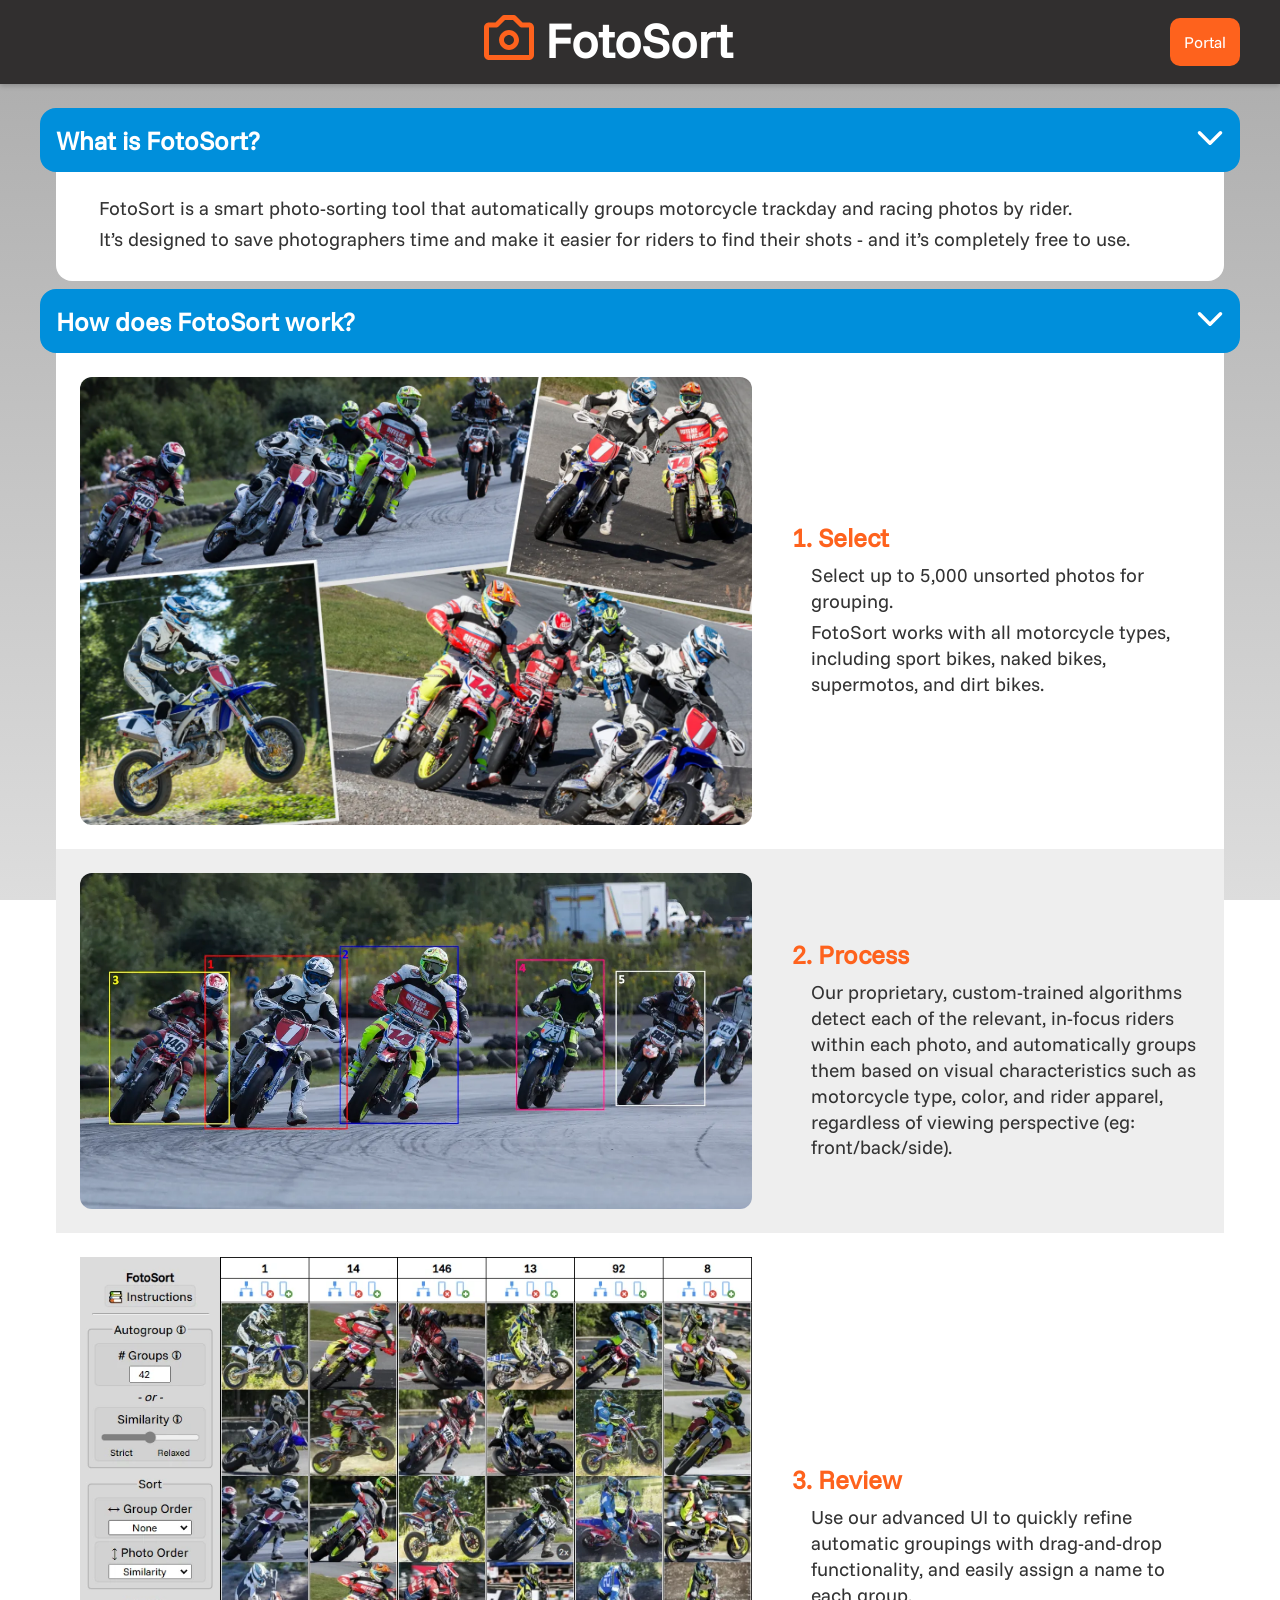
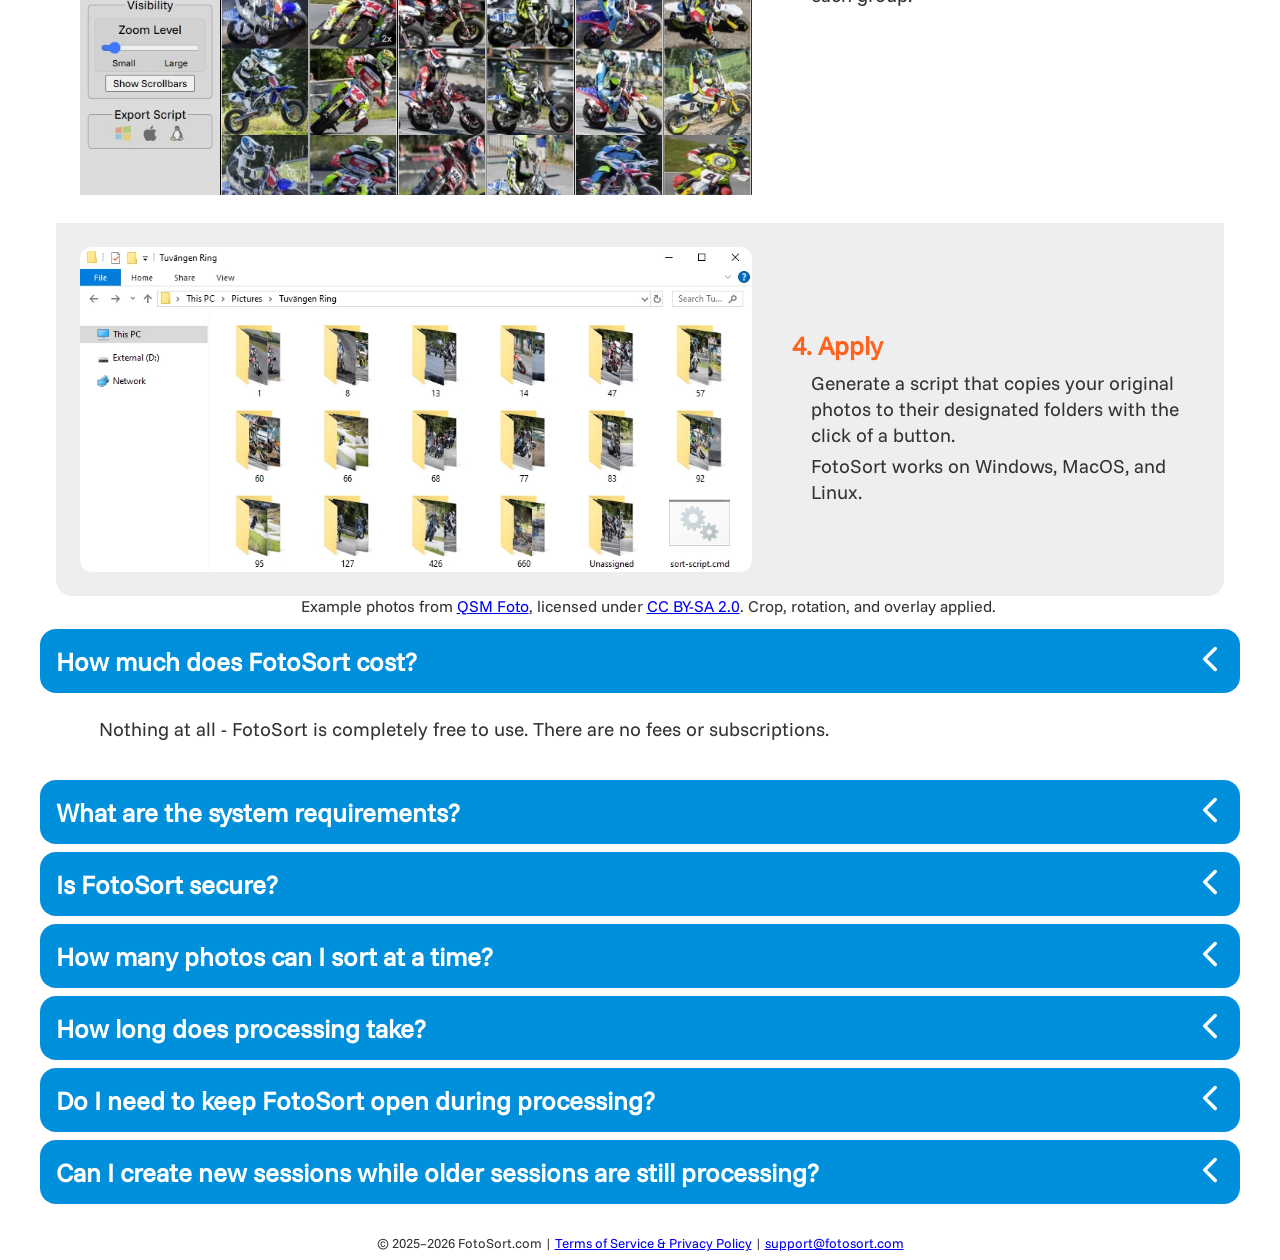
==== index.html @ 6e85f4d4 "cleanup css" ====
<!doctype html>
<html lang="en">

<head>
  <meta charset="utf-8">
  <meta name="viewport" content="width=device-width, initial-scale=1">
  <meta name="description" content="Frequently Asked Questions for FotoSort">
  <title>FotoSort - Free Automatic Motorcycle Photo Sorter</title>
  <link rel="icon" href="favicon.ico" type="image/x-icon">
  <script src="https://cdn.auth0.com/js/auth0-spa-js/2.0/auth0-spa-js.production.js"></script>

  <style>
    @font-face {
      font-family: "FunnelSans";
      src: url("fonts/FunnelSans-Regular.ttf");
    }

    * {
      font-family: "FunnelSans", sans-serif;
    }

    html {
      overflow-y: scroll;
    }

    body {
      margin: 0;
      color: #333;
      background-image: linear-gradient(to bottom, #AAA, #DDD);
      background-attachment: fixed;
    }

    main {
      padding: 100px 25px 20px 25px;
    }

    .container {
      max-width: 1200px;
      margin: auto;
    }

    p {
      margin-top: 0em;
      margin-bottom: 0.25em;
      margin-left: 1em;
      line-height: 1.35;
    }

    footer {
      margin: 8px;
      text-align: center;
    }

    header {
      position: fixed;
      width: 100%;
      background-color: #312F2F;
      padding: 10px 0;
      box-shadow: 0 2px 5px rgba(0, 0, 0, 0.2);
      z-index: 1000;
    }

    header .container {
      padding: 0 25px;
      display: flex;
      align-items: center;
      justify-content: space-between;
    }

    div.logo {
      flex: 1;
      text-align: center;
    }

    div.logo a {
      color: white;
      font-size: 48px;
      display: inline-flex;
      align-items: center;
      text-decoration: none;
      gap: 6px;
    }

    button {
      padding: 14px;
      color: white;
      border: none;
      border-radius: 10px;
      cursor: pointer;
      font-size: 1rem;
      transition: 0.3s;
    }

    button.orange {
      background-color: #FE621D;
    }

    button.orange:hover {
      background-color: #E4581A;
    }

    .section {
      padding: 1.5rem;
      text-align: left;
    }

    .section.question {
      display: flex;
      justify-content: space-between;
      background-color: #008FDB;
      color: white;
      padding: 1rem;
      margin-top: 8px;
      cursor: pointer;
      transition: 0.2s ease-in-out;
      border-radius: 16px;
    }

    .section.answer:last-of-type {
      border-radius: 0 0 16px 16px;
    }

    .section.question:hover {
      background-color: #007FC4; 
    }

    .section.answer:nth-child(odd) {
      background-color: #FFF;
    }

    .section.answer:nth-child(even) {
      background-color: #EEE;
    }

    .section h1 {
      font-size: 1.6rem;
      margin: 0;
    }

    .section p {
      font-size: 1.2rem;
    }

    .section.with-image {
      display: flex;
      align-items: center;
      gap: 0 40px;  /* 0 when image vertical */
    }

    /* for single images */
    .section.with-image > img {
      width: 60%;
      border-radius: 12px;
    }

    /* for overlapped images */
    .section.with-image > .overlap {
      flex-shrink: 0;
      position: relative;
      width: 60%;
    }
    .section.with-image > .overlap > img {
      width: 100%;
    }
    .section.with-image > .overlap > img:last-child {
      position: absolute;
      left: 0;
    }

    .section.with-image h2 {
      color: #FE621D;
      font-size: 1.6rem;
      margin-bottom: 10px;
    }

    .collapsible {
      max-height: 0;
      overflow: hidden;
      margin: 0 16px 0 16px;
    }

    .collapsible.open {
      max-height: none;
    }

    @media (max-width: 800px) {
      .section.with-image {
        flex-direction: column;
        align-items: center;
      }

      .section.with-image img {
        width: 100%;
      }

      /* for overlapped images */
      .section.with-image > .overlap {
        width: 100%;
      }
    }

    .indicator {
      width: 28px;
      height: 28px;
      flex: 0 0 auto;
      background: url('data:image/svg+xml;utf8,<svg xmlns="http://www.w3.org/2000/svg" viewBox="0 0 16 16"><path stroke="white" stroke-width="1" fill-rule="evenodd" d="M4.646 1.646a.5.5 0 0 1 .708 0l6 6a.5.5 0 0 1 0 .708l-6 6a.5.5 0 0 1-.708-.708L10.293 8 4.646 2.354a.5.5 0 0 1 0-.708"/></svg>') no-repeat center;
      transform: rotate(180deg);
      transition: transform 0.3s ease;
    }

    .question.open .indicator {
      transform: rotate(90deg);
    }
  </style>
</head>

<body>
  <header>
    <div class="container">
      <div class="logo">
        <a href="/">
          <svg xmlns="http://www.w3.org/2000/svg" width="60" height="60" viewBox="0 0 24 24" fill="#FE621D">
            <path d="M12 8c-2.168 0-4 1.832-4 4s1.832 4 4 4 4-1.832 4-4-1.832-4-4-4zm0 6c-1.065 0-2-.935-2-2s.935-2 2-2 2 .935 2 2-.935 2-2 2z" />
            <path d="M20 5h-2.586l-2.707-2.707A.996.996 0 0 0 14 2h-4a.996.996 0 0 0-.707.293L6.586 5H4c-1.103 0-2 .897-2 2v11c0 1.103.897 2 2 2h16c1.103 0 2-.897 2-2V7c0-1.103-.897-2-2-2zM4 18V7h3c.266 0 .52-.105.707-.293L10.414 4h3.172l2.707 2.707A.996.996 0 0 0 17 7h3l.002 11H4z" />
          </svg>
          <strong>FotoSort</strong>
        </a>
      </div>
      <button id="login" class="orange">Portal</button>
    </div>
  </header>

  <main class="container">
    <section class="qna">
      <div class="question section open">
        <h1>What is FotoSort?</h1>
      </div>
      <div class="collapsible open">
        <div class="answer section">
          <p>FotoSort is a smart photo-sorting tool that automatically groups motorcycle trackday and racing photos by rider.</p>
          <p>It’s designed to save photographers time and make it easier for riders to find their shots - and it’s completely free to use.</p>
        </div>
      </div>
    </section>

    <section class="qna">
      <div class="question section open">
        <h1>How does FotoSort work?</h1>
      </div>
      <div class="collapsible open">
        <div class="answer section with-image">
          <img src="images/step1.webp">
          <div>
            <h2>1. Select</h2>
            <p>Select up to 5,000 unsorted photos for grouping.</p>
            <p>FotoSort works with all motorcycle types, including sport bikes, naked bikes, supermotos, and
              dirt bikes.</p>
          </div>
        </div>

        <div class="answer section with-image">
          <img src="images/step2.webp">
          <div>
            <h2>2. Process</h2>
            <p>Our proprietary, custom-trained algorithms detect each of the relevant, in-focus
              riders within each photo, and automatically groups them based on visual characteristics such as
              motorcycle type, color, and rider apparel, regardless of viewing perspective (eg: front/back/side).</p>
          </div>
        </div>

        <div class="answer section with-image">
          <div class="overlap"><img src="images/step3-menu.webp"><img src="images/step3-groups.webp"></div>
          <div>
            <h2>3. Review</h2>
            <p>Use our advanced UI to quickly refine automatic groupings with drag-and-drop functionality, and
              easily assign a name to each group.</p>
          </div>
        </div>

        <div class="answer section with-image">
          <img src="images/step4.webp">
          <div>
            <h2>4. Apply</h2>
            <p>Generate a script that copies your original photos to their designated folders with the click of a button.</p>
            <p>FotoSort works on Windows, MacOS, and Linux.</p>
          </div>
        </div>

        <span style="text-align: center; padding: 0;">
          <p>Example photos from <a href="https://www.flickr.com/photos/danne68/albums/72157659385957122/">QSM Foto</a>,
          licensed under <a href="https://creativecommons.org/licenses/by-sa/2.0/">CC BY-SA 2.0</a>. Crop, rotation,
          and overlay applied.</p>
        </span>
      </div>
    </section>

    <section class="qna">
      <div class="question section">
        <h1>How much does FotoSort cost?</h1>
      </div>
      <div class="collapsible open">
        <div class="answer section">
          <p>Nothing at all - FotoSort is completely free to use. There are no fees or subscriptions.</p>
        </div>
      </div>
    </section>

    <section class="qna">
      <div class="question section">
        <h1>What are the system requirements?</h1>
      </div>
      <div class="collapsible">
        <div class="answer section">
          <p>FotoSort works on nearly every Windows, macOS, and Linux device, and <i>does not</i> require the installation of any software.</p>
          <p>We recommend using a modern browser (ex: Chrome, Safari, Firefox, etc) and a 2+ Mb/s internet connection for every 1,000 photos processed at a time.</p>
        </div>
      </div>
    </section>

    <section class="qna">
      <div class="question section">
        <h1>Is FotoSort secure?</h1>
      </div>
      <div class="collapsible">
        <div class="answer section">
          <p>Yes. All photos are encrypted and authentication is required to access them.</p>
          <p><u>We will never share or distribute your photos.</u></p>
          <p>Access to your account is protected using industry-standard authentication and encryption methods. Your login is securely handled by a trusted identity provider, and your session is protected using secure tokens. All communication with our servers is encrypted using HTTPS.</p>
          <p>We follow best practices in cloud security to ensure your photos remain private and protected at all times.</p>
        </div>
      </div>
    </section>

    <section class="qna">
      <div class="question section">
        <h1>How many photos can I sort at a time?</h1>
      </div>
      <div class="collapsible">
        <div class="answer section">
          <p>FotoSort can sort up to 5,000 photos at a time.</p>
          <p>FotoSort performs best when there are photos of each rider across a wide range of perspectives.</p>
        </div>
      </div>
    </section>

    <section class="qna">
      <div class="question section">
        <h1>How long does processing take?</h1>
      </div>
      <div class="collapsible">
        <div class="answer section">
          <p>Processing typically takes around 15 minutes for every 1,000 photos in a session.</p>
        </div>
      </div>
    </section>

    <section class="qna">
      <div class="question section">
        <h1>Do I need to keep FotoSort open during processing?</h1>
      </div>
      <div class="collapsible">
        <div class="answer section">
          <p>No. After creating a session, processing is done on our secure servers. You may close FotoSort and return at a later time.</p>
        </div>
      </div>
    </section>

    <section class="qna">
      <div class="question section">
        <h1>Can I create new sessions while older sessions are still processing?</h1>
      </div>
      <div class="collapsible">
        <div class="answer section">
          <p>Yes. New sessions can be created at any time, even when older sessions are still processing.</p>
          <p>Multiple sessions can also be created at the same time (in parallel) across multiple browser windows or devices.</p>
        </div>
      </div>
    </section>

  </main>

  <footer>
    <small>© 2025–2026 FotoSort.com | <a href="legal.html">Terms of Service & Privacy Policy</a> | <a href="mailto:support@fotosort.com">support@fotosort.com</a></small>
  </footer>
</body>

<script>
  const sections = document.querySelectorAll(".qna");
  sections.forEach((section) => {
    const question = section.querySelector(".question");
    const answer = section.querySelector(".collapsible");

    // add indicator to each question
    const indicator = document.createElement("h1");
    indicator.classList.add("indicator");
    question.appendChild(indicator);

    question.addEventListener("click", () => {
      question.classList.toggle("open");  // req'd for indicator
      answer.classList.toggle("open");
    });
  });

  (async () => {
    const auth0Client = await auth0.createAuth0Client({
      domain: "login.fotosort.com",
      clientId: "t8MAyGQPxUK0k673gQc7O8zhf6XtrZoD",
      cacheLocation: "localstorage",
      authorizationParams: {
        redirect_uri: window.location.origin + "/console.html",
      }
    });

    document.getElementById("login").addEventListener("click", async () => {
      await auth0Client.loginWithRedirect();
    });
  })();
</script>
</html>
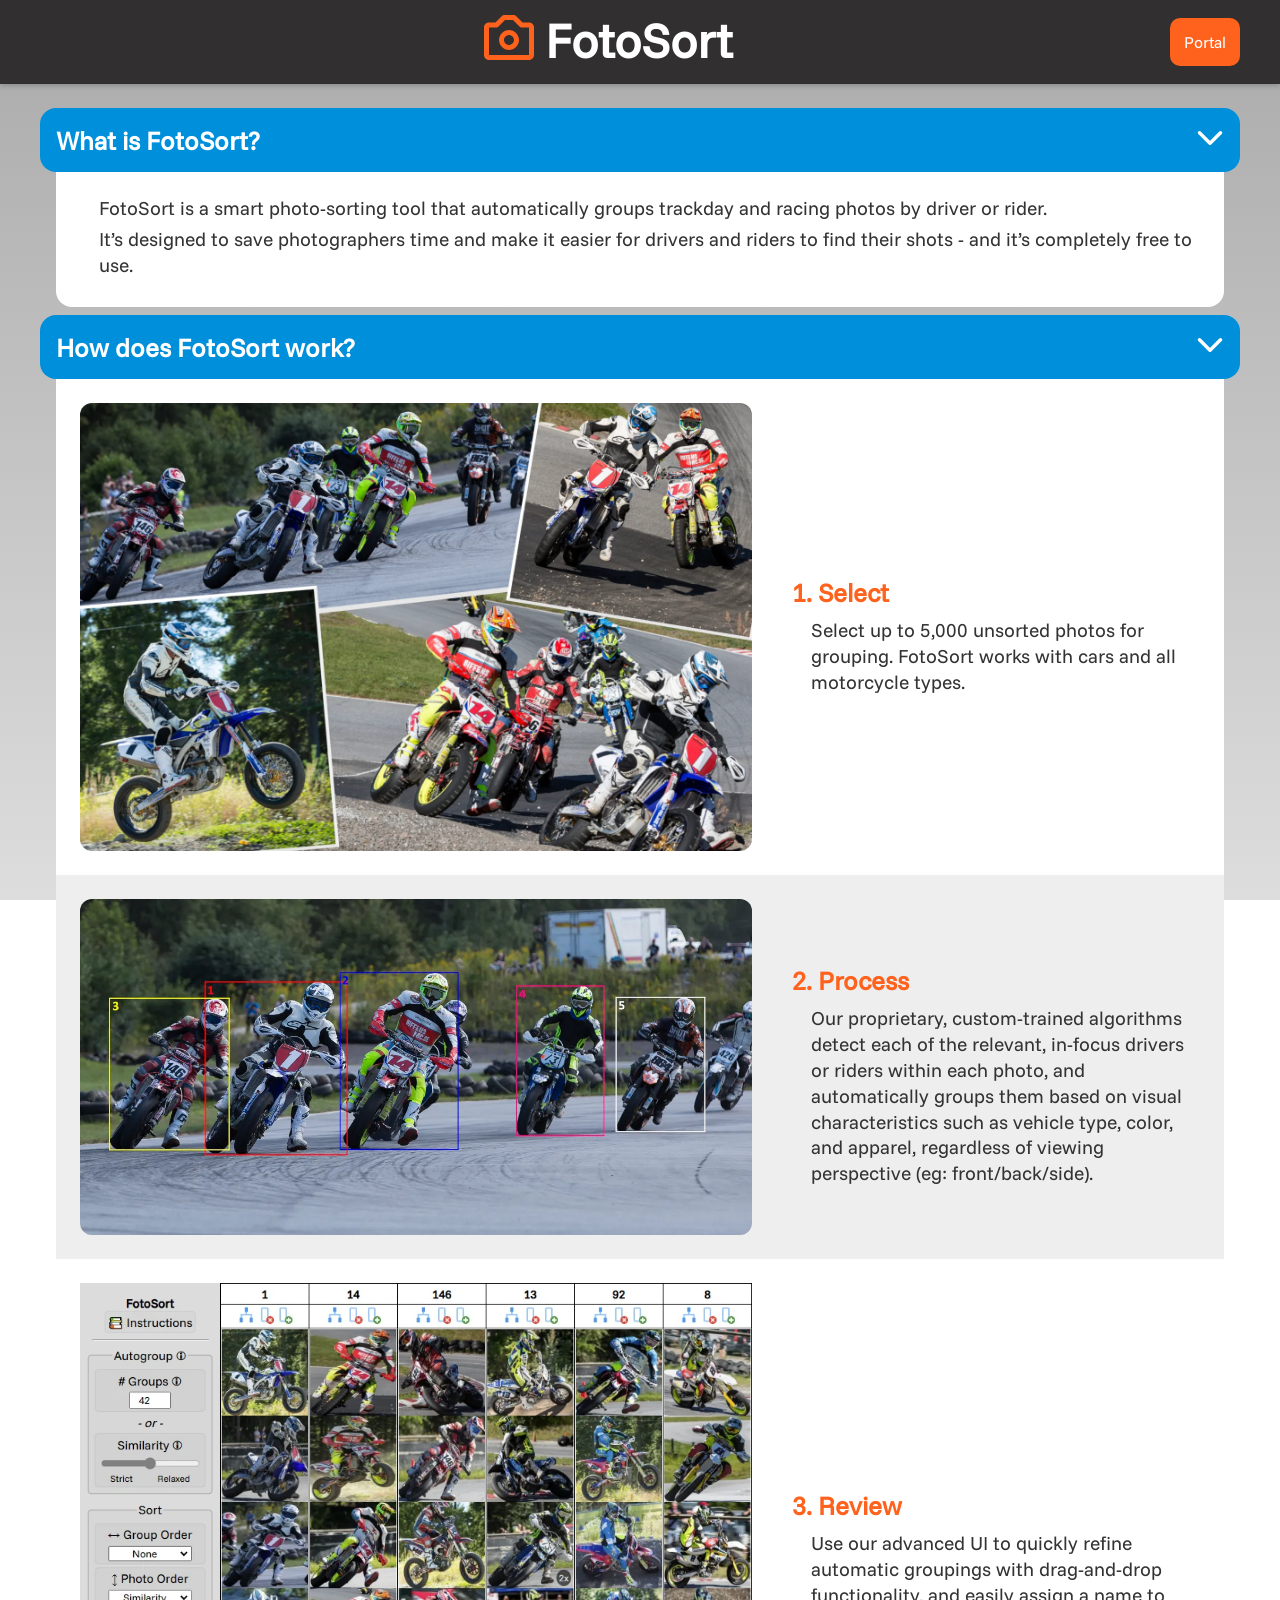
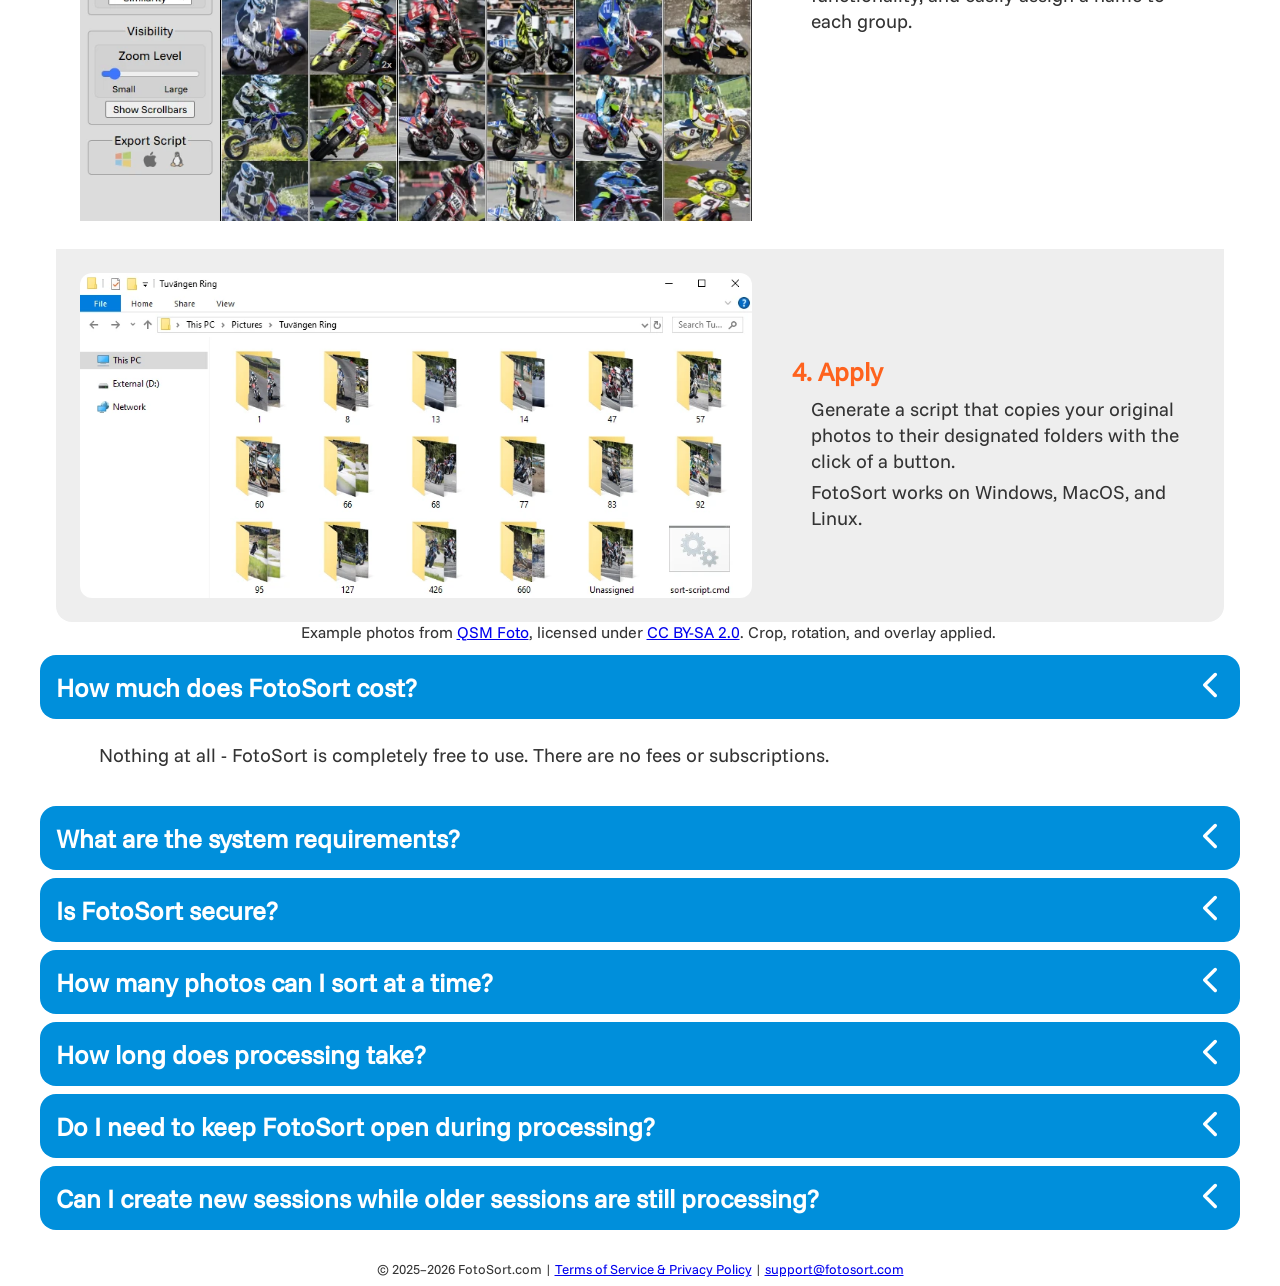
==== commit d65182af: "mention support for cars" ====
--- a/index.html
+++ b/index.html
@@ -5,7 +5,7 @@
   <meta charset="utf-8">
   <meta name="viewport" content="width=device-width, initial-scale=1">
   <meta name="description" content="Frequently Asked Questions for FotoSort">
-  <title>FotoSort - Free Automatic Motorcycle Photo Sorter</title>
+  <title>FotoSort - Car and Motorcycle Photo Sorter</title>
   <link rel="icon" href="favicon.ico" type="image/x-icon">
   <script src="https://cdn.auth0.com/js/auth0-spa-js/2.0/auth0-spa-js.production.js"></script>
 
@@ -237,8 +237,8 @@
       </div>
       <div class="collapsible open">
         <div class="answer section">
-          <p>FotoSort is a smart photo-sorting tool that automatically groups motorcycle trackday and racing photos by rider.</p>
-          <p>It’s designed to save photographers time and make it easier for riders to find their shots - and it’s completely free to use.</p>
+          <p>FotoSort is a smart photo-sorting tool that automatically groups trackday and racing photos by driver or rider.</p>
+          <p>It’s designed to save photographers time and make it easier for drivers and riders to find their shots - and it’s completely free to use.</p>
         </div>
       </div>
     </section>
@@ -252,9 +252,7 @@
           <img src="images/step1.webp">
           <div>
             <h2>1. Select</h2>
-            <p>Select up to 5,000 unsorted photos for grouping.</p>
-            <p>FotoSort works with all motorcycle types, including sport bikes, naked bikes, supermotos, and
-              dirt bikes.</p>
+            <p>Select up to 5,000 unsorted photos for grouping. FotoSort works with cars and all motorcycle types.</p>
           </div>
         </div>
 
@@ -263,8 +261,8 @@
           <div>
             <h2>2. Process</h2>
             <p>Our proprietary, custom-trained algorithms detect each of the relevant, in-focus
-              riders within each photo, and automatically groups them based on visual characteristics such as
-              motorcycle type, color, and rider apparel, regardless of viewing perspective (eg: front/back/side).</p>
+              drivers or riders within each photo, and automatically groups them based on visual characteristics such as
+              vehicle type, color, and apparel, regardless of viewing perspective (eg: front/back/side).</p>
           </div>
         </div>
 
@@ -338,7 +336,7 @@
       <div class="collapsible">
         <div class="answer section">
           <p>FotoSort can sort up to 5,000 photos at a time.</p>
-          <p>FotoSort performs best when there are photos of each rider across a wide range of perspectives.</p>
+          <p>FotoSort performs best when there are photos of each vehicle across several perspectives.</p>
         </div>
       </div>
     </section>
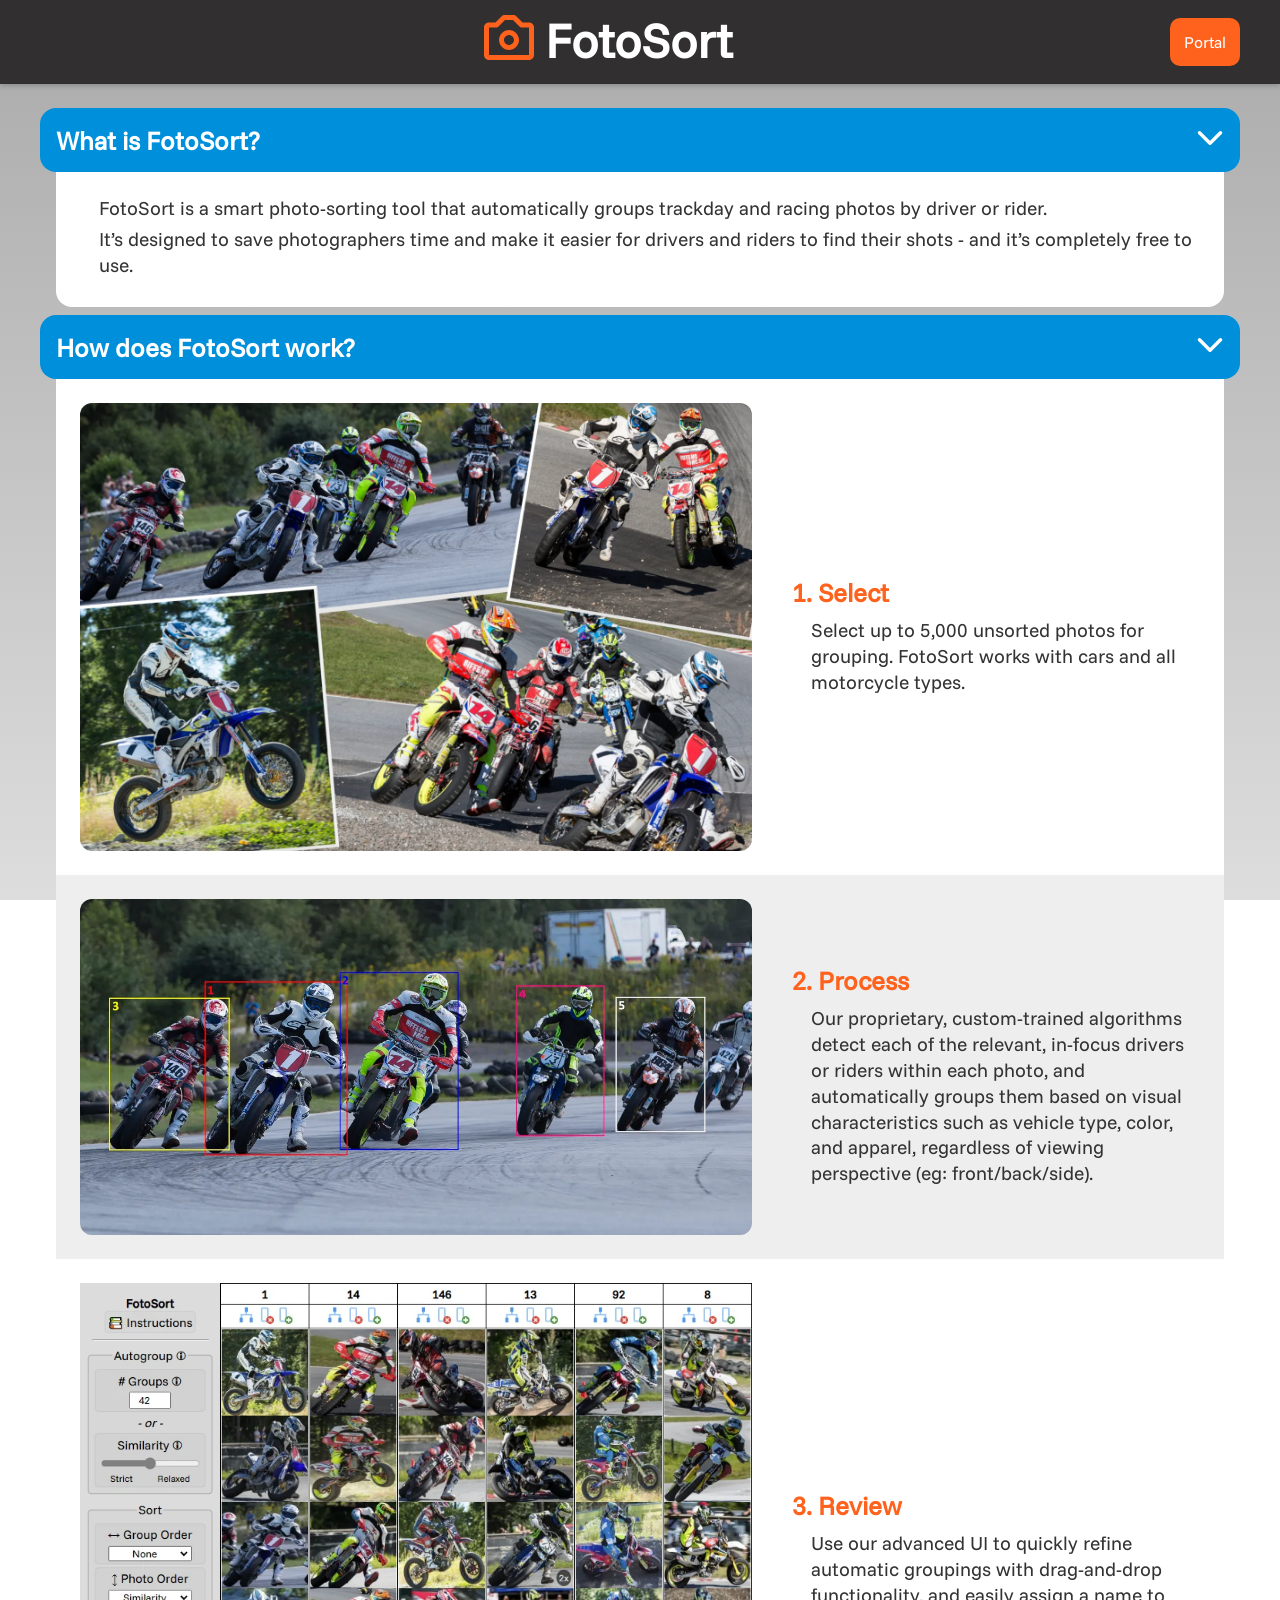
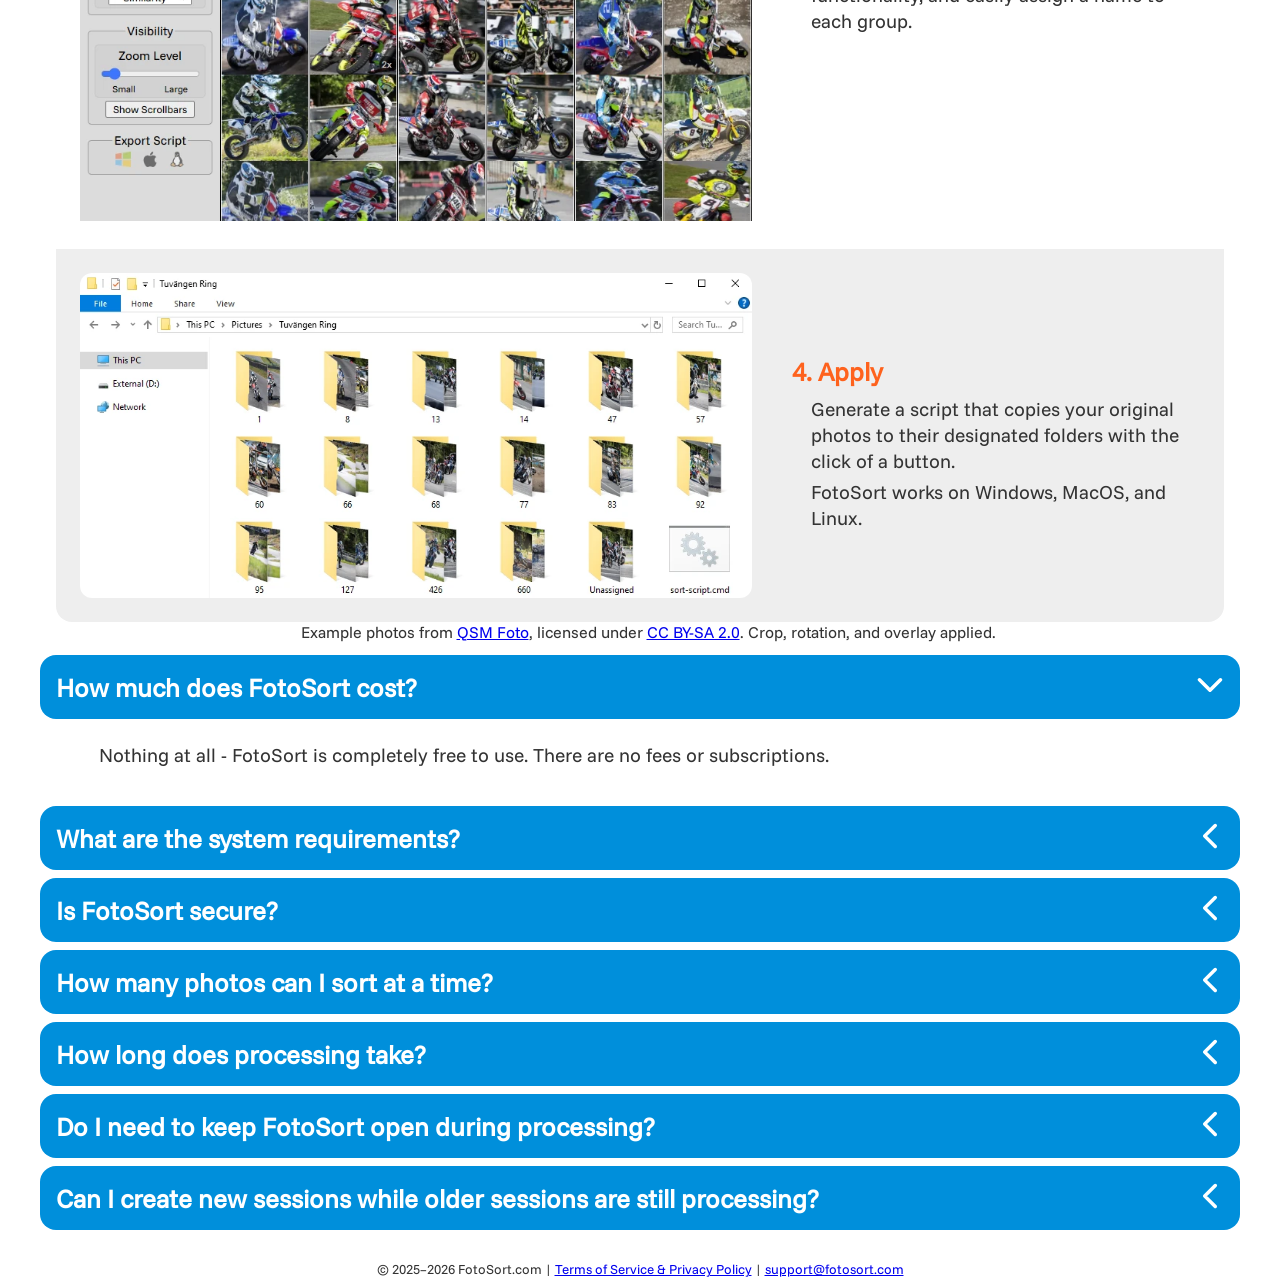
==== commit 0e7ca033: "fix section" ====
--- a/index.html
+++ b/index.html
@@ -293,7 +293,7 @@
     </section>
 
     <section class="qna">
-      <div class="question section">
+      <div class="question section open">
         <h1>How much does FotoSort cost?</h1>
       </div>
       <div class="collapsible open">
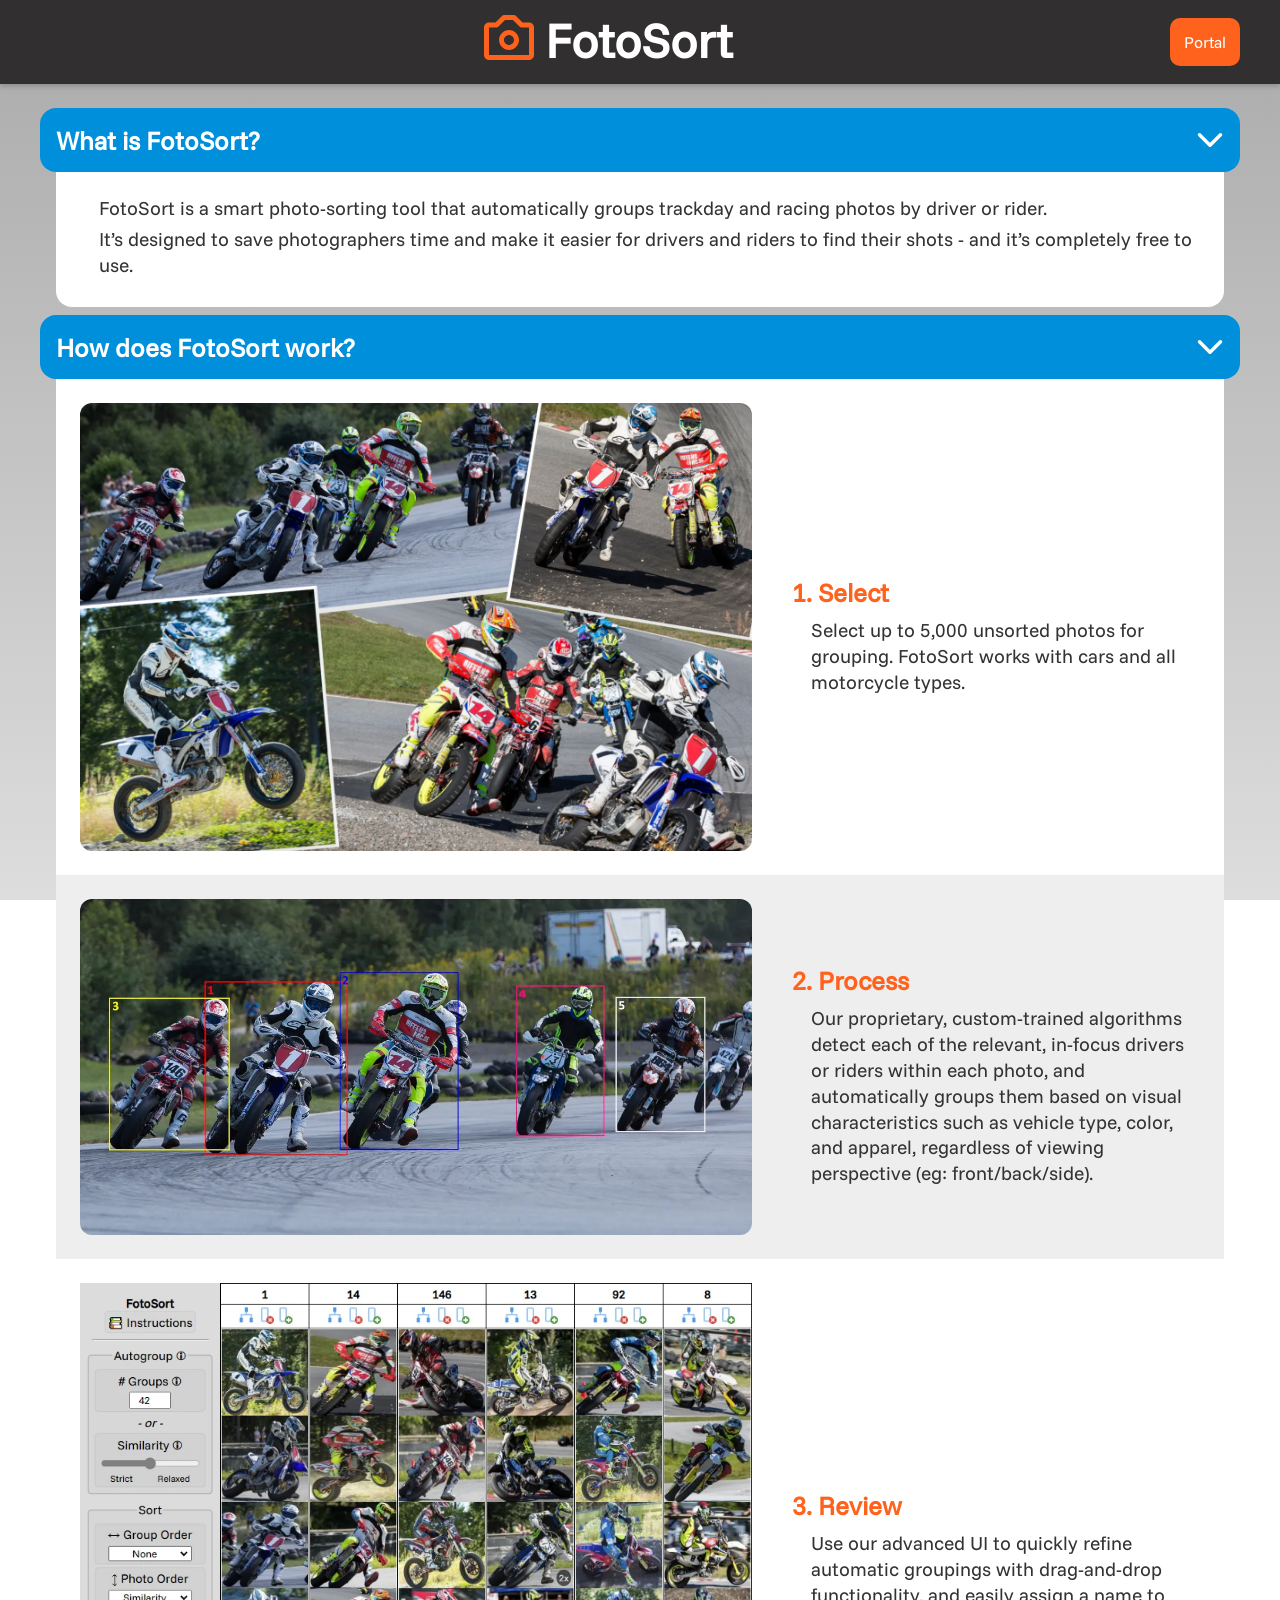
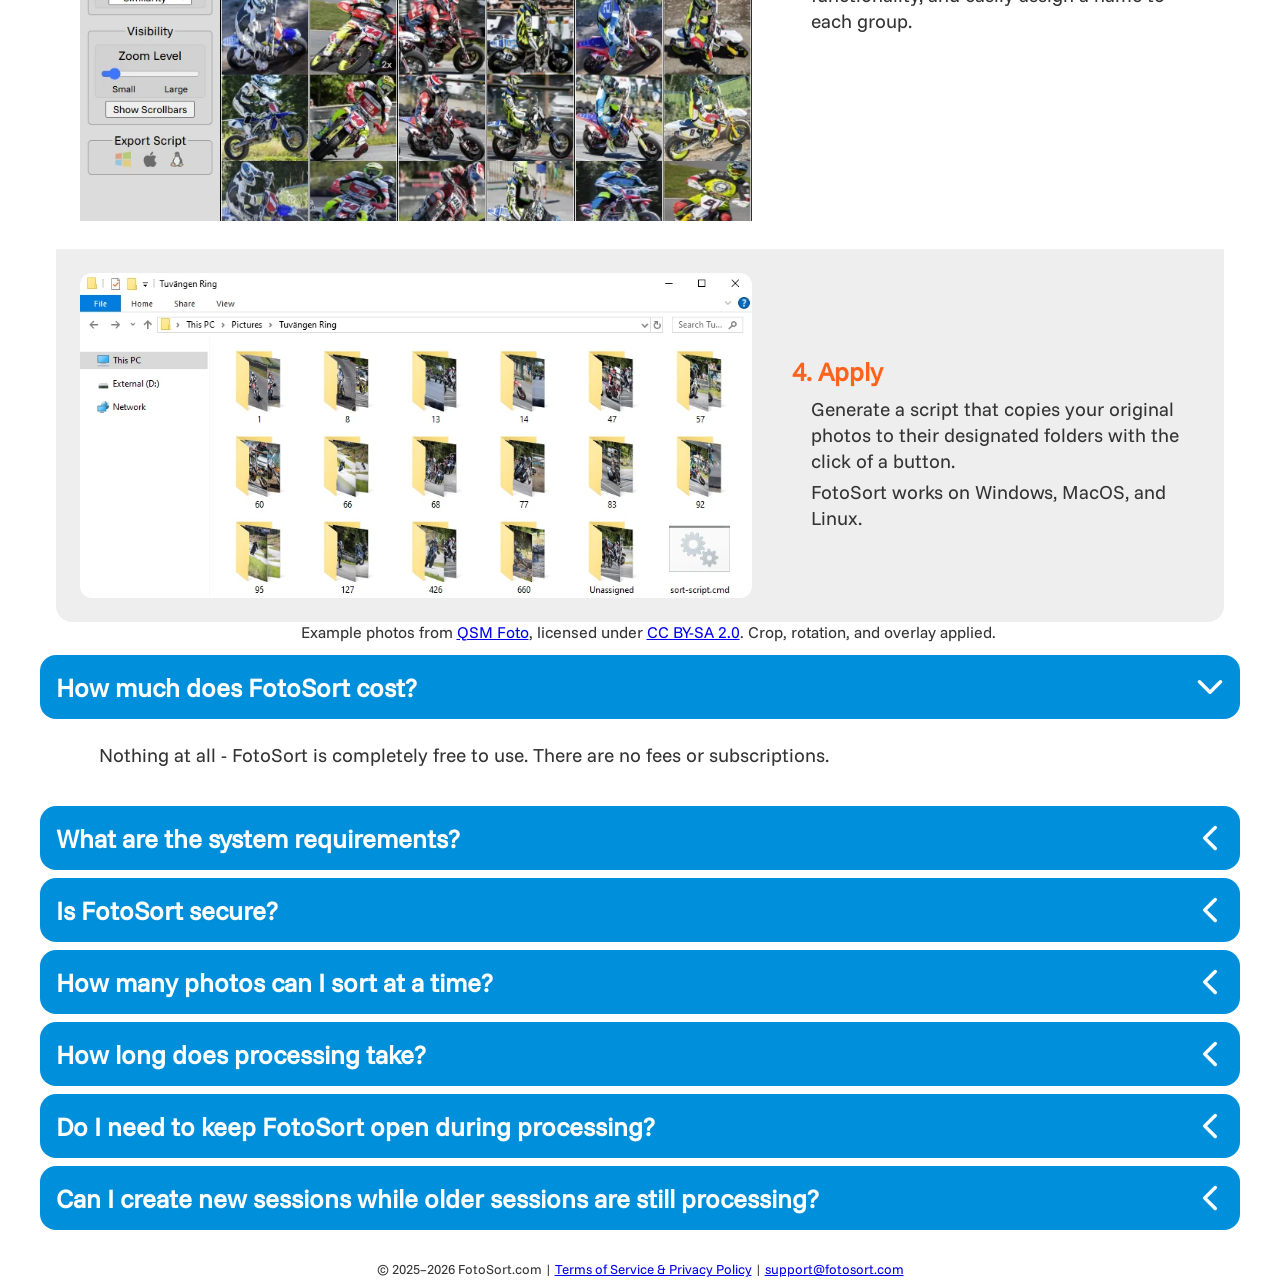
==== commit 7800bc97: "Center FAQ chevrons on wrapped titles Align the question row so the chevron stays centered when the " ====
--- a/index.html
+++ b/index.html
@@ -106,6 +106,7 @@
 
     .section.question {
       display: flex;
+      align-items: center;
       justify-content: space-between;
       background-color: #008FDB;
       color: white;
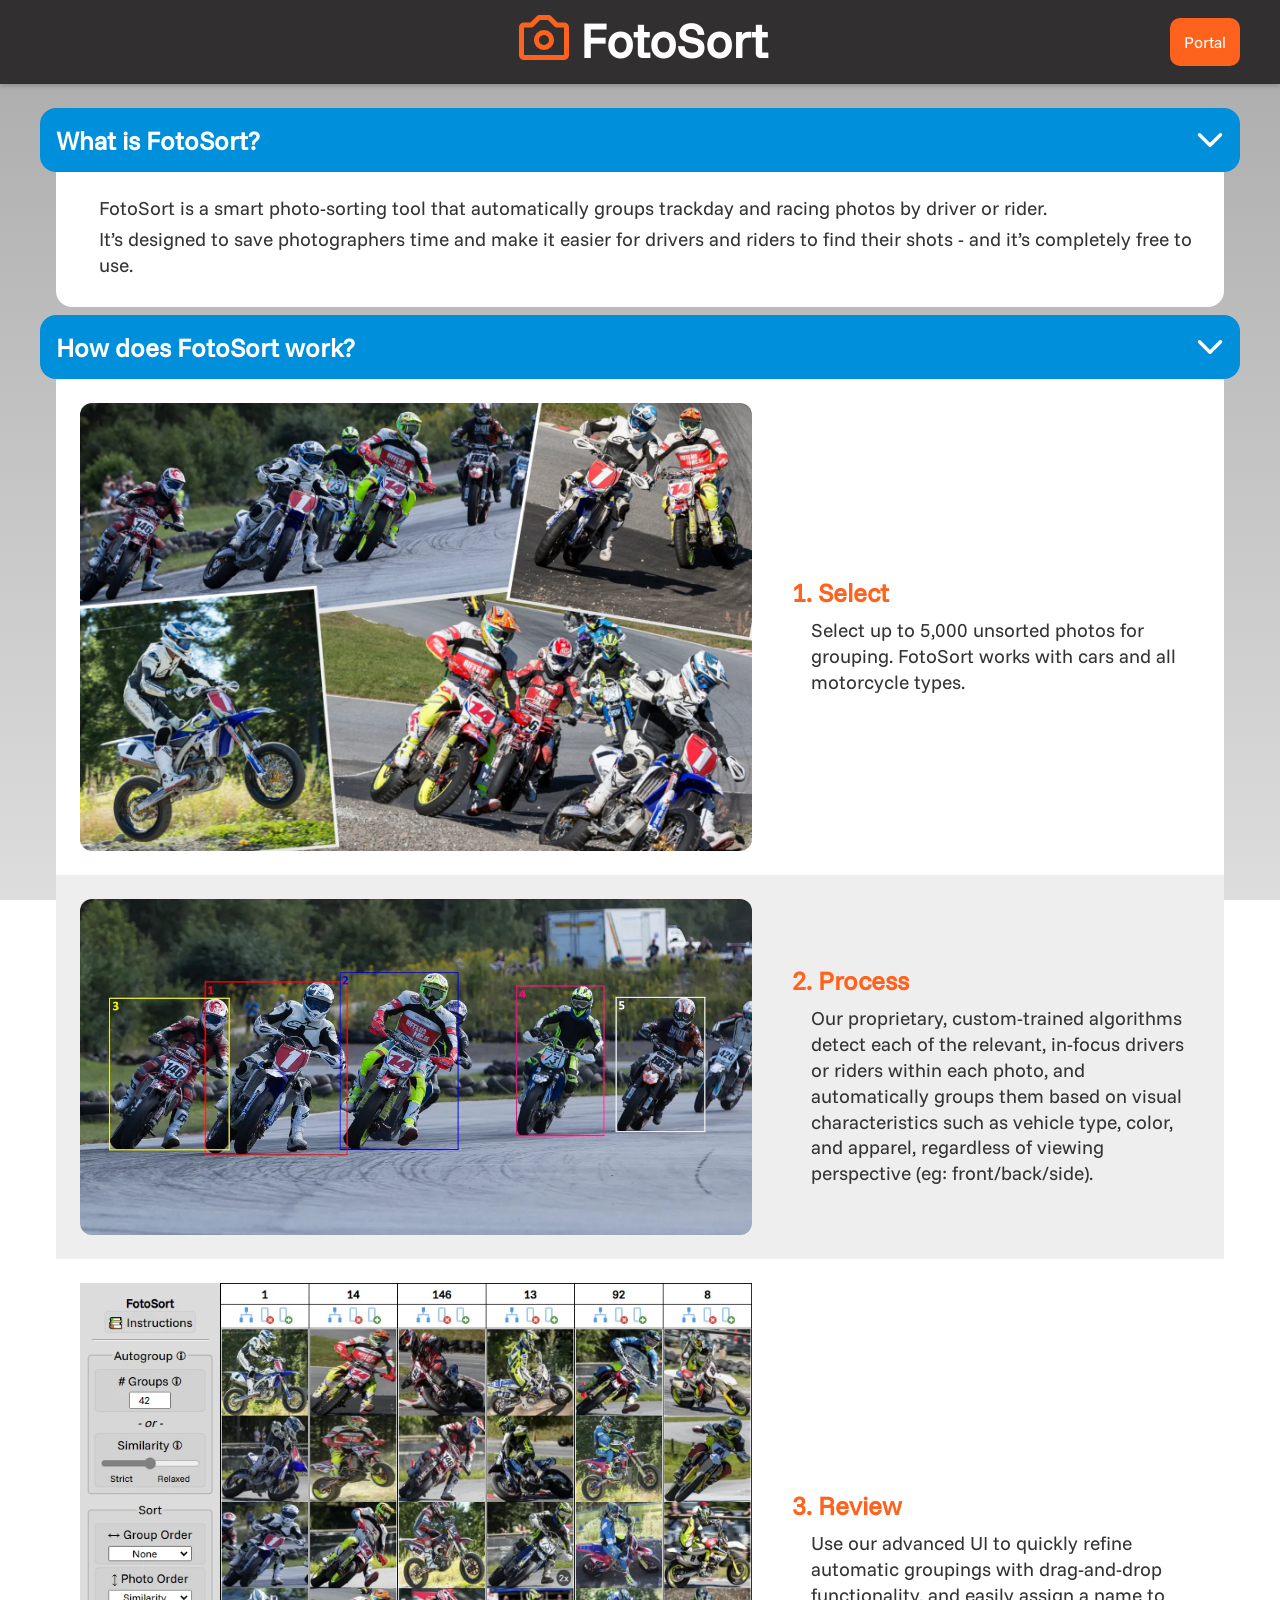
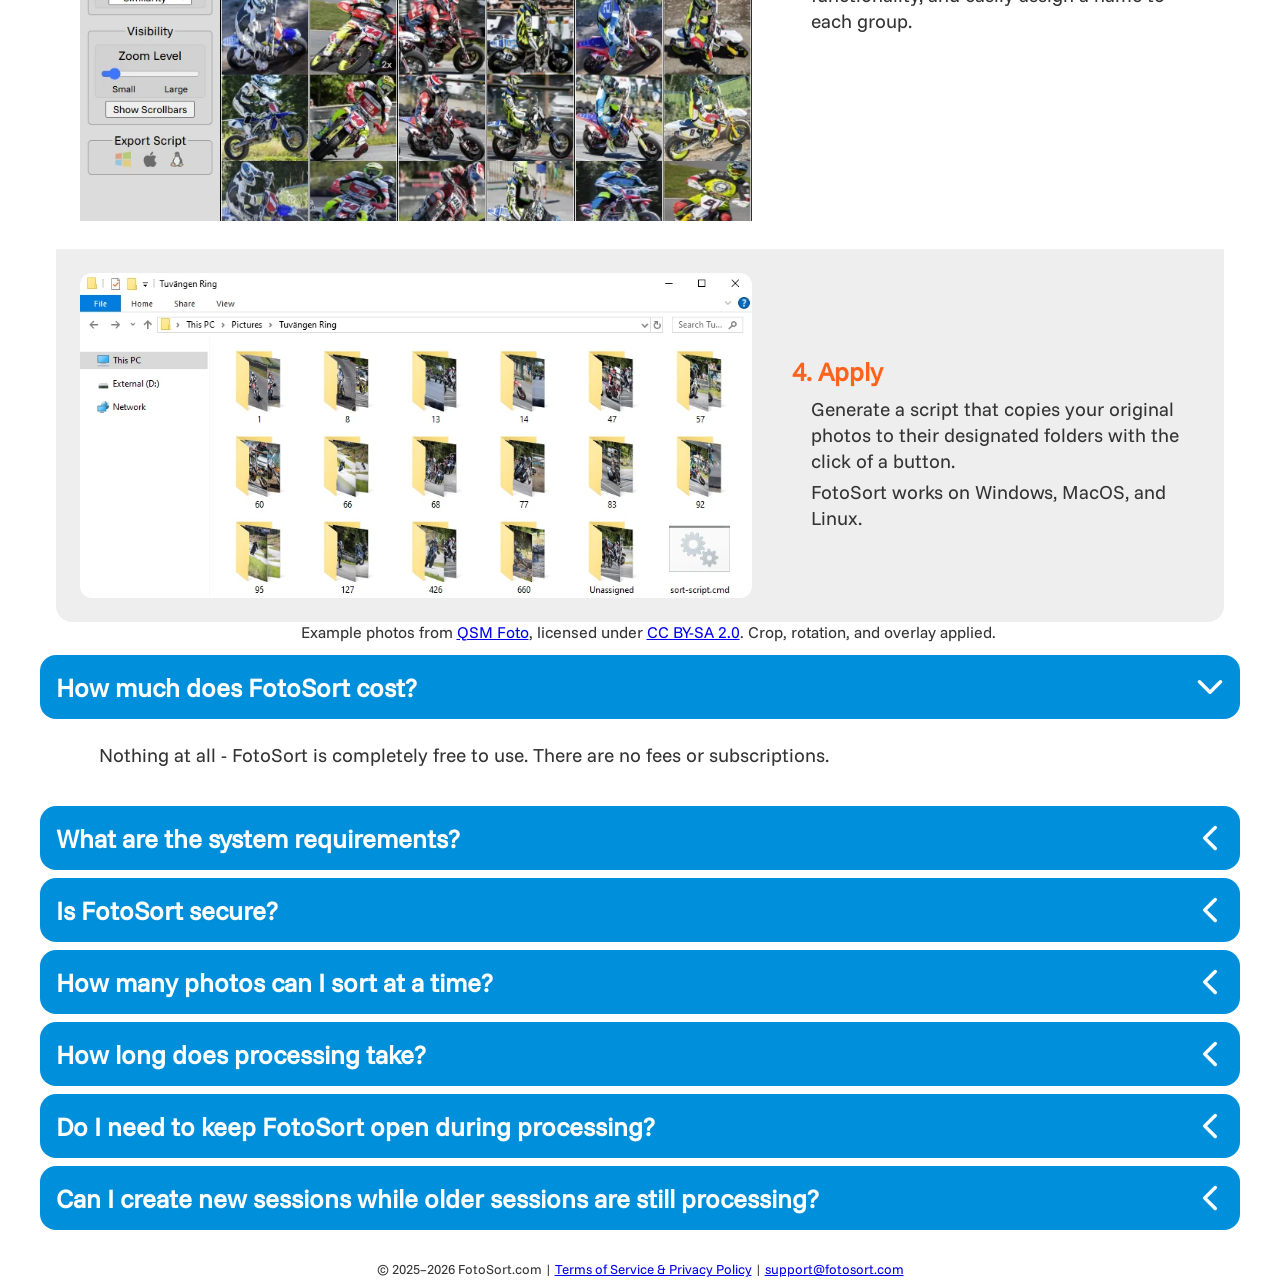
==== commit 183d324a: "Center the header logo Balance the Portal button with an equal side column so the logo sits in the m" ====
--- a/index.html
+++ b/index.html
@@ -64,11 +64,20 @@
       padding: 0 25px;
       display: flex;
       align-items: center;
-      justify-content: space-between;
+    }
+
+    .header-side {
+      flex: 1;
+      display: flex;
+      align-items: center;
+    }
+
+    .header-side:last-child {
+      justify-content: flex-end;
     }
 
     div.logo {
-      flex: 1;
+      flex: 0 0 auto;
       text-align: center;
     }
 
@@ -218,6 +227,7 @@
 <body>
   <header>
     <div class="container">
+      <div class="header-side" aria-hidden="true"></div>
       <div class="logo">
         <a href="/">
           <svg xmlns="http://www.w3.org/2000/svg" width="60" height="60" viewBox="0 0 24 24" fill="#FE621D">
@@ -227,7 +237,9 @@
           <strong>FotoSort</strong>
         </a>
       </div>
-      <button id="login" class="orange">Portal</button>
+      <div class="header-side">
+        <button id="login" class="orange">Portal</button>
+      </div>
     </div>
   </header>
 
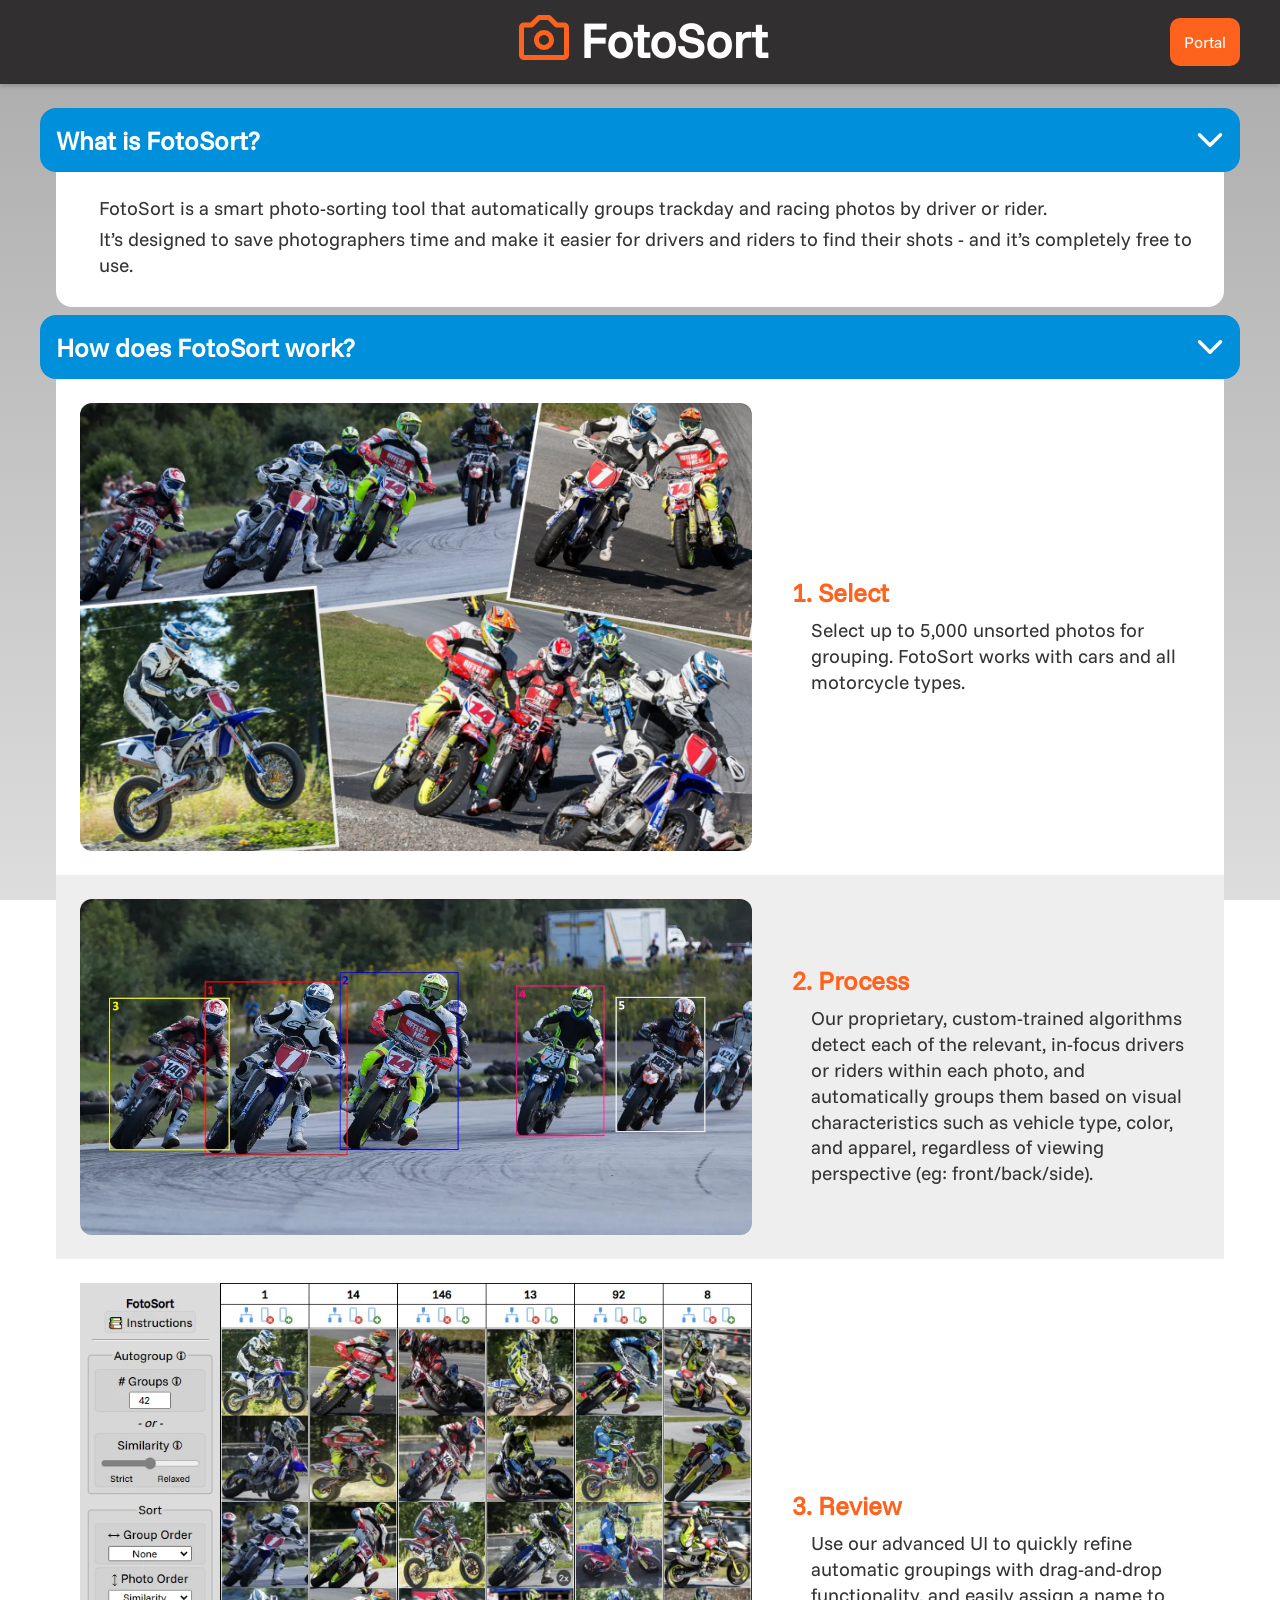
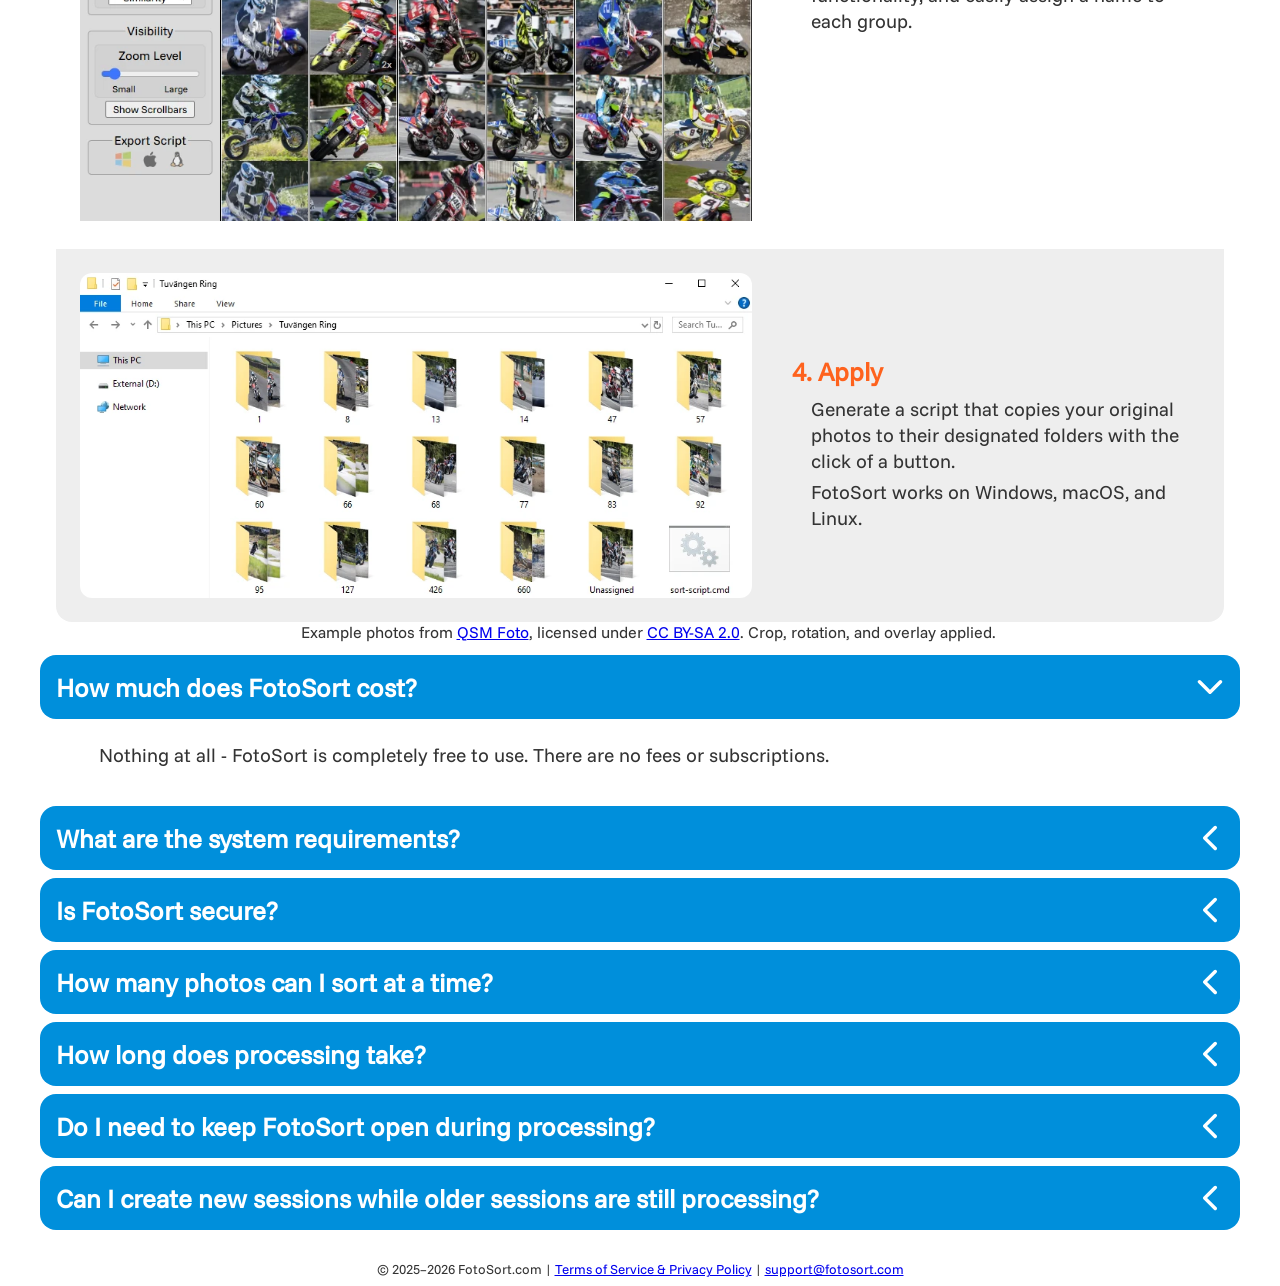
==== commit 02da9867: "MacOS -> macOS" ====
--- a/index.html
+++ b/index.html
@@ -8,6 +8,7 @@
   <title>FotoSort - Car and Motorcycle Photo Sorter</title>
   <link rel="icon" href="favicon.ico" type="image/x-icon">
   <script src="https://cdn.auth0.com/js/auth0-spa-js/2.0/auth0-spa-js.production.js"></script>
+  <script src="auth.js"></script>
 
   <style>
     @font-face {
@@ -142,7 +143,7 @@
       background-color: #EEE;
     }
 
-    .section h1 {
+    .section.question h2 {
       font-size: 1.6rem;
       margin: 0;
     }
@@ -245,8 +246,8 @@
 
   <main class="container">
     <section class="qna">
-      <div class="question section open">
-        <h1>What is FotoSort?</h1>
+      <div class="question section open" role="button" tabindex="0" aria-expanded="true">
+        <h2>What is FotoSort?</h2>
       </div>
       <div class="collapsible open">
         <div class="answer section">
@@ -257,12 +258,12 @@
     </section>
 
     <section class="qna">
-      <div class="question section open">
-        <h1>How does FotoSort work?</h1>
+      <div class="question section open" role="button" tabindex="0" aria-expanded="true">
+        <h2>How does FotoSort work?</h2>
       </div>
       <div class="collapsible open">
         <div class="answer section with-image">
-          <img src="images/step1.webp">
+          <img src="images/step1.webp" alt="Collage of trackday photos">
           <div>
             <h2>1. Select</h2>
             <p>Select up to 5,000 unsorted photos for grouping. FotoSort works with cars and all motorcycle types.</p>
@@ -270,7 +271,7 @@
         </div>
 
         <div class="answer section with-image">
-          <img src="images/step2.webp">
+          <img src="images/step2.webp" alt="Riders marked for grouping">
           <div>
             <h2>2. Process</h2>
             <p>Our proprietary, custom-trained algorithms detect each of the relevant, in-focus
@@ -280,7 +281,7 @@
         </div>
 
         <div class="answer section with-image">
-          <div class="overlap"><img src="images/step3-menu.webp"><img src="images/step3-groups.webp"></div>
+          <div class="overlap"><img src="images/step3-menu.webp" alt="FotoSort review controls"><img src="images/step3-groups.webp" alt="Photos grouped by rider"></div>
           <div>
             <h2>3. Review</h2>
             <p>Use our advanced UI to quickly refine automatic groupings with drag-and-drop functionality, and
@@ -289,11 +290,11 @@
         </div>
 
         <div class="answer section with-image">
-          <img src="images/step4.webp">
+          <img src="images/step4.webp" alt="Folders of sorted photos">
           <div>
             <h2>4. Apply</h2>
             <p>Generate a script that copies your original photos to their designated folders with the click of a button.</p>
-            <p>FotoSort works on Windows, MacOS, and Linux.</p>
+            <p>FotoSort works on Windows, macOS, and Linux.</p>
           </div>
         </div>
 
@@ -306,8 +307,8 @@
     </section>
 
     <section class="qna">
-      <div class="question section open">
-        <h1>How much does FotoSort cost?</h1>
+      <div class="question section open" role="button" tabindex="0" aria-expanded="true">
+        <h2>How much does FotoSort cost?</h2>
       </div>
       <div class="collapsible open">
         <div class="answer section">
@@ -317,10 +318,10 @@
     </section>
 
     <section class="qna">
-      <div class="question section">
-        <h1>What are the system requirements?</h1>
-      </div>
-      <div class="collapsible">
+      <div class="question section" role="button" tabindex="0" aria-expanded="false">
+        <h2>What are the system requirements?</h2>
+      </div>
+      <div class="collapsible" hidden>
         <div class="answer section">
           <p>FotoSort works on nearly every Windows, macOS, and Linux device, and <i>does not</i> require the installation of any software.</p>
           <p>We recommend using a modern browser (ex: Chrome, Safari, Firefox, etc) and a 2+ Mb/s internet connection for every 1,000 photos processed at a time.</p>
@@ -329,10 +330,10 @@
     </section>
 
     <section class="qna">
-      <div class="question section">
-        <h1>Is FotoSort secure?</h1>
-      </div>
-      <div class="collapsible">
+      <div class="question section" role="button" tabindex="0" aria-expanded="false">
+        <h2>Is FotoSort secure?</h2>
+      </div>
+      <div class="collapsible" hidden>
         <div class="answer section">
           <p>Yes. All photos are encrypted and authentication is required to access them.</p>
           <p><u>We will never share or distribute your photos.</u></p>
@@ -343,10 +344,10 @@
     </section>
 
     <section class="qna">
-      <div class="question section">
-        <h1>How many photos can I sort at a time?</h1>
-      </div>
-      <div class="collapsible">
+      <div class="question section" role="button" tabindex="0" aria-expanded="false">
+        <h2>How many photos can I sort at a time?</h2>
+      </div>
+      <div class="collapsible" hidden>
         <div class="answer section">
           <p>FotoSort can sort up to 5,000 photos at a time.</p>
           <p>FotoSort performs best when there are photos of each vehicle across several perspectives.</p>
@@ -355,10 +356,10 @@
     </section>
 
     <section class="qna">
-      <div class="question section">
-        <h1>How long does processing take?</h1>
-      </div>
-      <div class="collapsible">
+      <div class="question section" role="button" tabindex="0" aria-expanded="false">
+        <h2>How long does processing take?</h2>
+      </div>
+      <div class="collapsible" hidden>
         <div class="answer section">
           <p>Processing typically takes around 15 minutes for every 1,000 photos in a session.</p>
         </div>
@@ -366,10 +367,10 @@
     </section>
 
     <section class="qna">
-      <div class="question section">
-        <h1>Do I need to keep FotoSort open during processing?</h1>
-      </div>
-      <div class="collapsible">
+      <div class="question section" role="button" tabindex="0" aria-expanded="false">
+        <h2>Do I need to keep FotoSort open during processing?</h2>
+      </div>
+      <div class="collapsible" hidden>
         <div class="answer section">
           <p>No. After creating a session, processing is done on our secure servers. You may close FotoSort and return at a later time.</p>
         </div>
@@ -377,10 +378,10 @@
     </section>
 
     <section class="qna">
-      <div class="question section">
-        <h1>Can I create new sessions while older sessions are still processing?</h1>
-      </div>
-      <div class="collapsible">
+      <div class="question section" role="button" tabindex="0" aria-expanded="false">
+        <h2>Can I create new sessions while older sessions are still processing?</h2>
+      </div>
+      <div class="collapsible" hidden>
         <div class="answer section">
           <p>Yes. New sessions can be created at any time, even when older sessions are still processing.</p>
           <p>Multiple sessions can also be created at the same time (in parallel) across multiple browser windows or devices.</p>
@@ -401,30 +402,44 @@
     const question = section.querySelector(".question");
     const answer = section.querySelector(".collapsible");
 
-    // add indicator to each question
-    const indicator = document.createElement("h1");
+    const isOpen = question.classList.contains("open");
+    question.setAttribute("aria-expanded", String(isOpen));
+    answer.hidden = !isOpen;
+
+    const indicator = document.createElement("span");
     indicator.classList.add("indicator");
+    indicator.setAttribute("aria-hidden", "true");
     question.appendChild(indicator);
 
     question.addEventListener("click", () => {
-      question.classList.toggle("open");  // req'd for indicator
-      answer.classList.toggle("open");
+      const open = question.classList.toggle("open");
+      answer.classList.toggle("open", open);
+      question.setAttribute("aria-expanded", String(open));
+      answer.hidden = !open;
+    });
+
+    question.addEventListener("keydown", (event) => {
+      if (event.key !== "Enter" && event.key !== " ") return;
+      event.preventDefault();
+      question.click();
     });
   });
 
-  (async () => {
-    const auth0Client = await auth0.createAuth0Client({
-      domain: "login.fotosort.com",
-      clientId: "t8MAyGQPxUK0k673gQc7O8zhf6XtrZoD",
-      cacheLocation: "localstorage",
-      authorizationParams: {
-        redirect_uri: window.location.origin + "/console.html",
+  const loginButton = document.getElementById("login");
+  loginButton.addEventListener("click", async () => {
+    loginButton.disabled = true;
+    try {
+      const client = await getAuth0Client();
+      if (await client.isAuthenticated()) {
+        window.location.assign("/console.html");
+        return;
       }
-    });
-
-    document.getElementById("login").addEventListener("click", async () => {
-      await auth0Client.loginWithRedirect();
-    });
-  })();
+      await client.loginWithRedirect();
+    } catch (error) {
+      console.error(error);
+      loginButton.disabled = false;
+      window.alert("Portal is unavailable. Please try again.");
+    }
+  });
 </script>
 </html>
